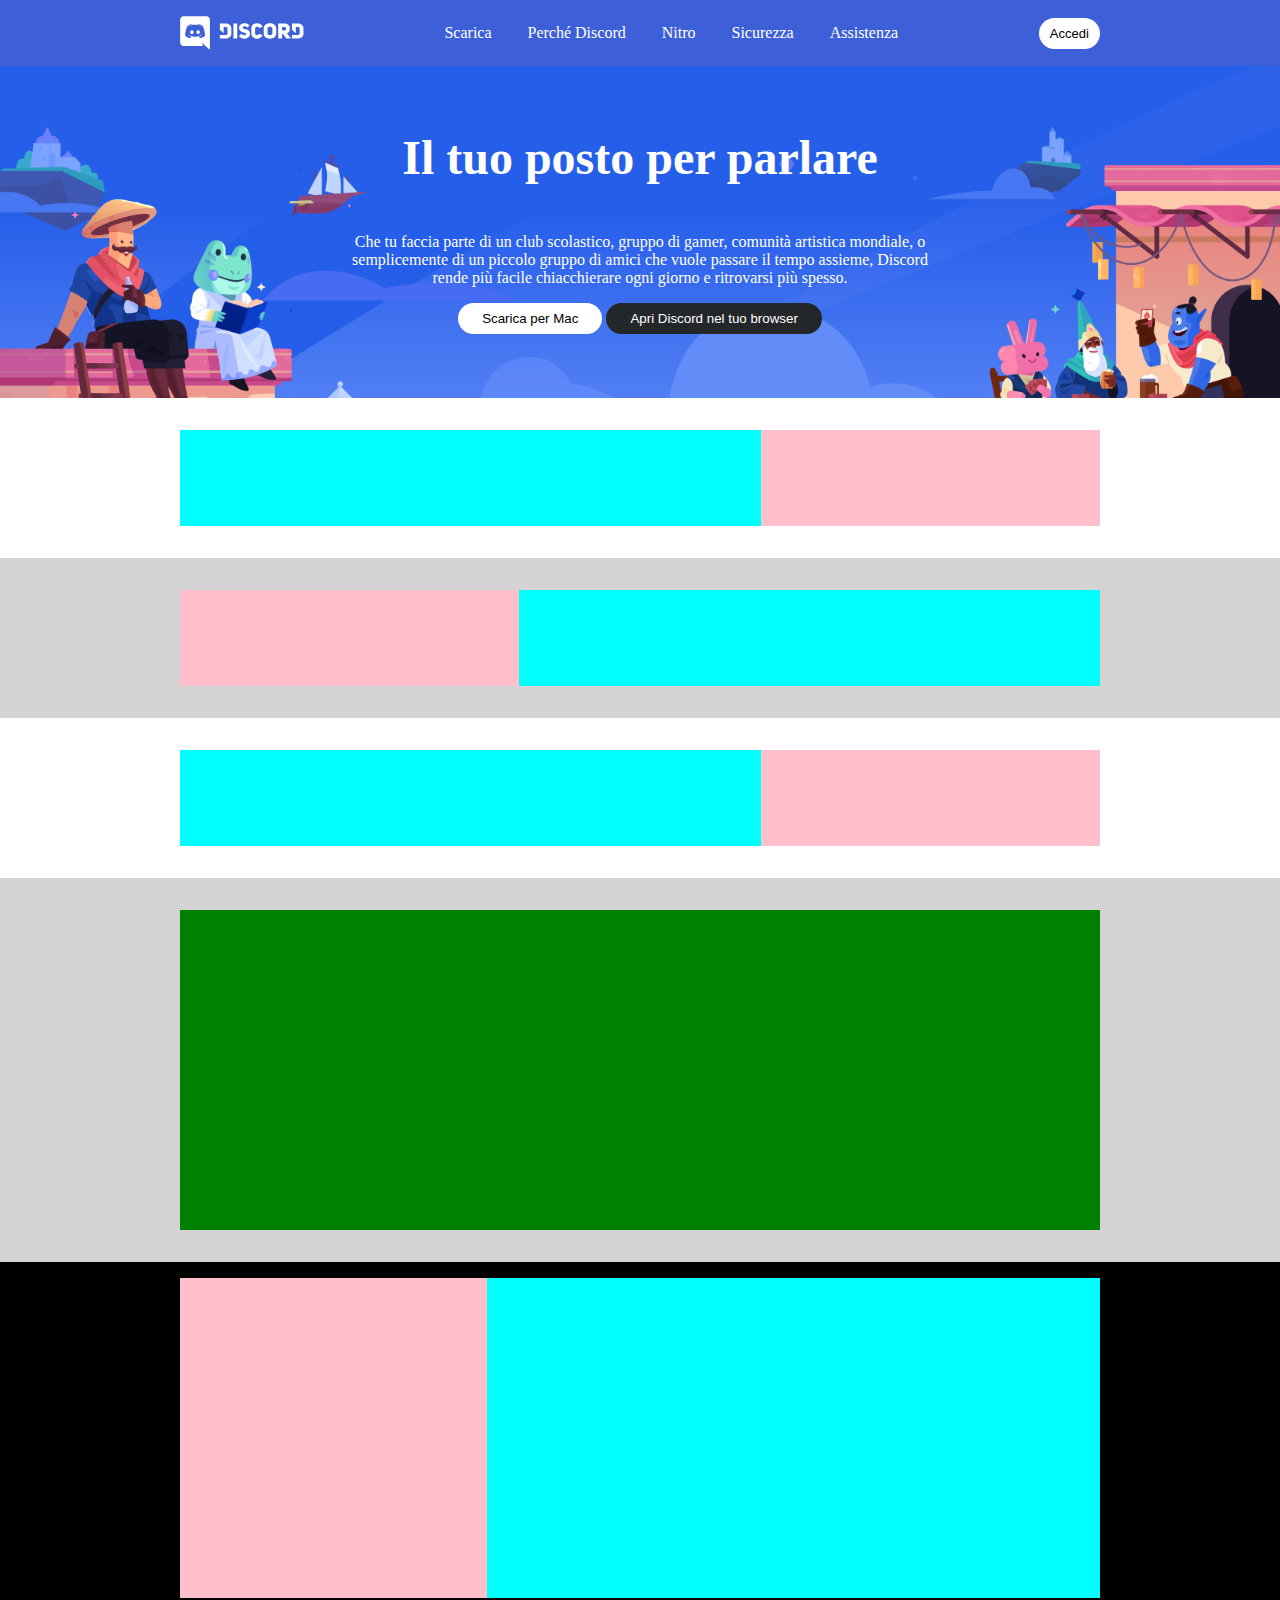
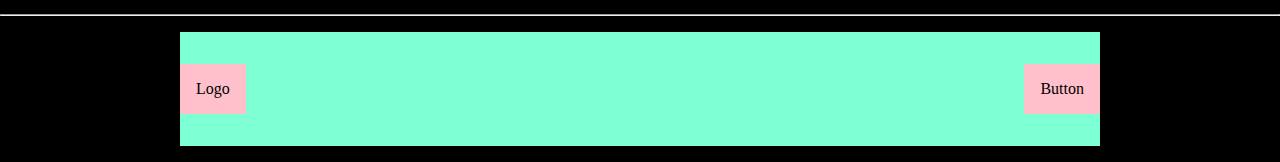
==== index.html @ 749c8ef0 "adds header, title and imgs" ====
<!DOCTYPE html>
<html lang="it">
<head>
    <title>Discord</title>
    <link rel="stylesheet" href="css/style.css">
</head>

<body>
    <header>
        <nav>
            <div class="container">
                <div class="menu">
                    <img src="imgs/logo.svg" alt="">
                    <div>
                        <a href="">Scarica</a>
                        <a href="">Perché Discord</a>
                        <a href="">Nitro</a>
                        <a href="">Sicurezza</a>
                        <a href="">Assistenza</a>
                    </div>
                    <button class="btn btn-white btn-small">Accedi</button>
                </div>
            </div>
        </nav>
    </header>

    <main>
        <section class="bg-title">
            <div class="container">
                <div class="title">
                    <h1>Il tuo posto per parlare</h1>
                    <p>Che tu faccia parte di un club scolastico, gruppo di gamer, comunità artistica mondiale, o semplicemente di un piccolo gruppo di amici che vuole passare il tempo assieme, Discord rende più facile chiacchierare ogni giorno e ritrovarsi più spesso.</p>
                    <button class="btn btn-white">Scarica per Mac</button>
                    <button class="btn btn-black">Apri Discord nel tuo browser</button>
                </div>
            </div>
        </section>

        <section>
            <div class="container">
                <div class="row">
                    <div class="col"></div>
                    <div class="col-2"></div>
                </div>
            </div>
        </section>

        <section class="gray">
            <div class="container">
                <div class="row">
                    <div class="col-2"></div>
                    <div class="col"></div>
                </div>
            </div>
        </section>

        <section>
            <div class="container">
                <div class="row">
                    <div class="col"></div>
                    <div class="col-2"></div>
                </div>
            </div>
        </section>

        <section class="gray">
            <div class="container">
                <div class="row green"></div>
            </div>
        </section>

    </main>

    <footer>
        <section>
            <div class="container">
                <div class="row">
                    <div class="col-2"></div>
                    <div class="col"></div>
                    <div class="col"></div>
                    <div class="col"></div>
                    <div class="col"></div>
                </div>
            </div>
        </section>
        <hr>
        <div class="container">
            <div class="menu">
            
                <div class="logo">Logo</div>
                <div class="button">Button</div>
            </div>
        </div>

    </footer>

</body>
</html>
---- css/style.css ----
:root{
    --color-white: white;
}

*{
    margin: 0;
    padding: 0;
    box-sizing: border-box;
}

.container{
    width: 920px;
    margin: auto;
    
}

footer{
    background-color: black;
}

header{
    background-color: rgb(61,96,216);
    padding: 1rem;
}

a{
    color: var(--color-white);
    text-decoration: none;
    padding: 1rem;
}

section{
    padding: 2rem 0;
}

footer .container .menu >div{
    background-color: pink;
    padding: 1rem;
}

footer section .row .col-2{
    flex-grow: 2;
    padding: 10rem 0;
}

footer section .row .col{
    flex-grow: 1;
    padding: 10rem 0;
}

footer .container .menu{
    background-color: aquamarine;
    padding: 2rem 0;
}

footer .container{
    padding: 1rem 0;
}

footer section{
    padding: 0;
}


main .blue .container{
    padding: 0 5rem;
}

h1{
    padding-bottom: 3rem;
    font-size: 3rem;
}

.green{
    background-color: green;
    padding: 10rem;
}

.menu{
    display: flex;
    justify-content: space-between;
    align-items: center;
}

p{
    padding-bottom: 1rem;
}

.btn{
    padding: .5rem 1.5rem;
    border: none;
    border-radius: 20px;
}

.btn-small{
    font-size: small;
    padding: .5rem .7rem;
}

.btn-white{
    background-color: white;
    color: black;
}

.btn-black{
    background-color: rgb(36,39,42);
    color: var(--color-white);
}

.bg-title{
    background-image: url(../imgs/jumbo.png);
    background-size: cover;
}

.title{
    color: var(--color-white);
    text-align: center;
    padding: 2rem 10rem;
}


.row{
    display: flex;
}

.col{
    padding: 3rem;
    background-color: aqua;
    flex-grow: 2;
}

.col-2{
    padding: 3rem;
    background-color: pink;
    flex-grow: 1;
}

.gray{
    background-color: lightgray;
}

.nav-footer{
    display: flex;
    color: var(--color-white);
}
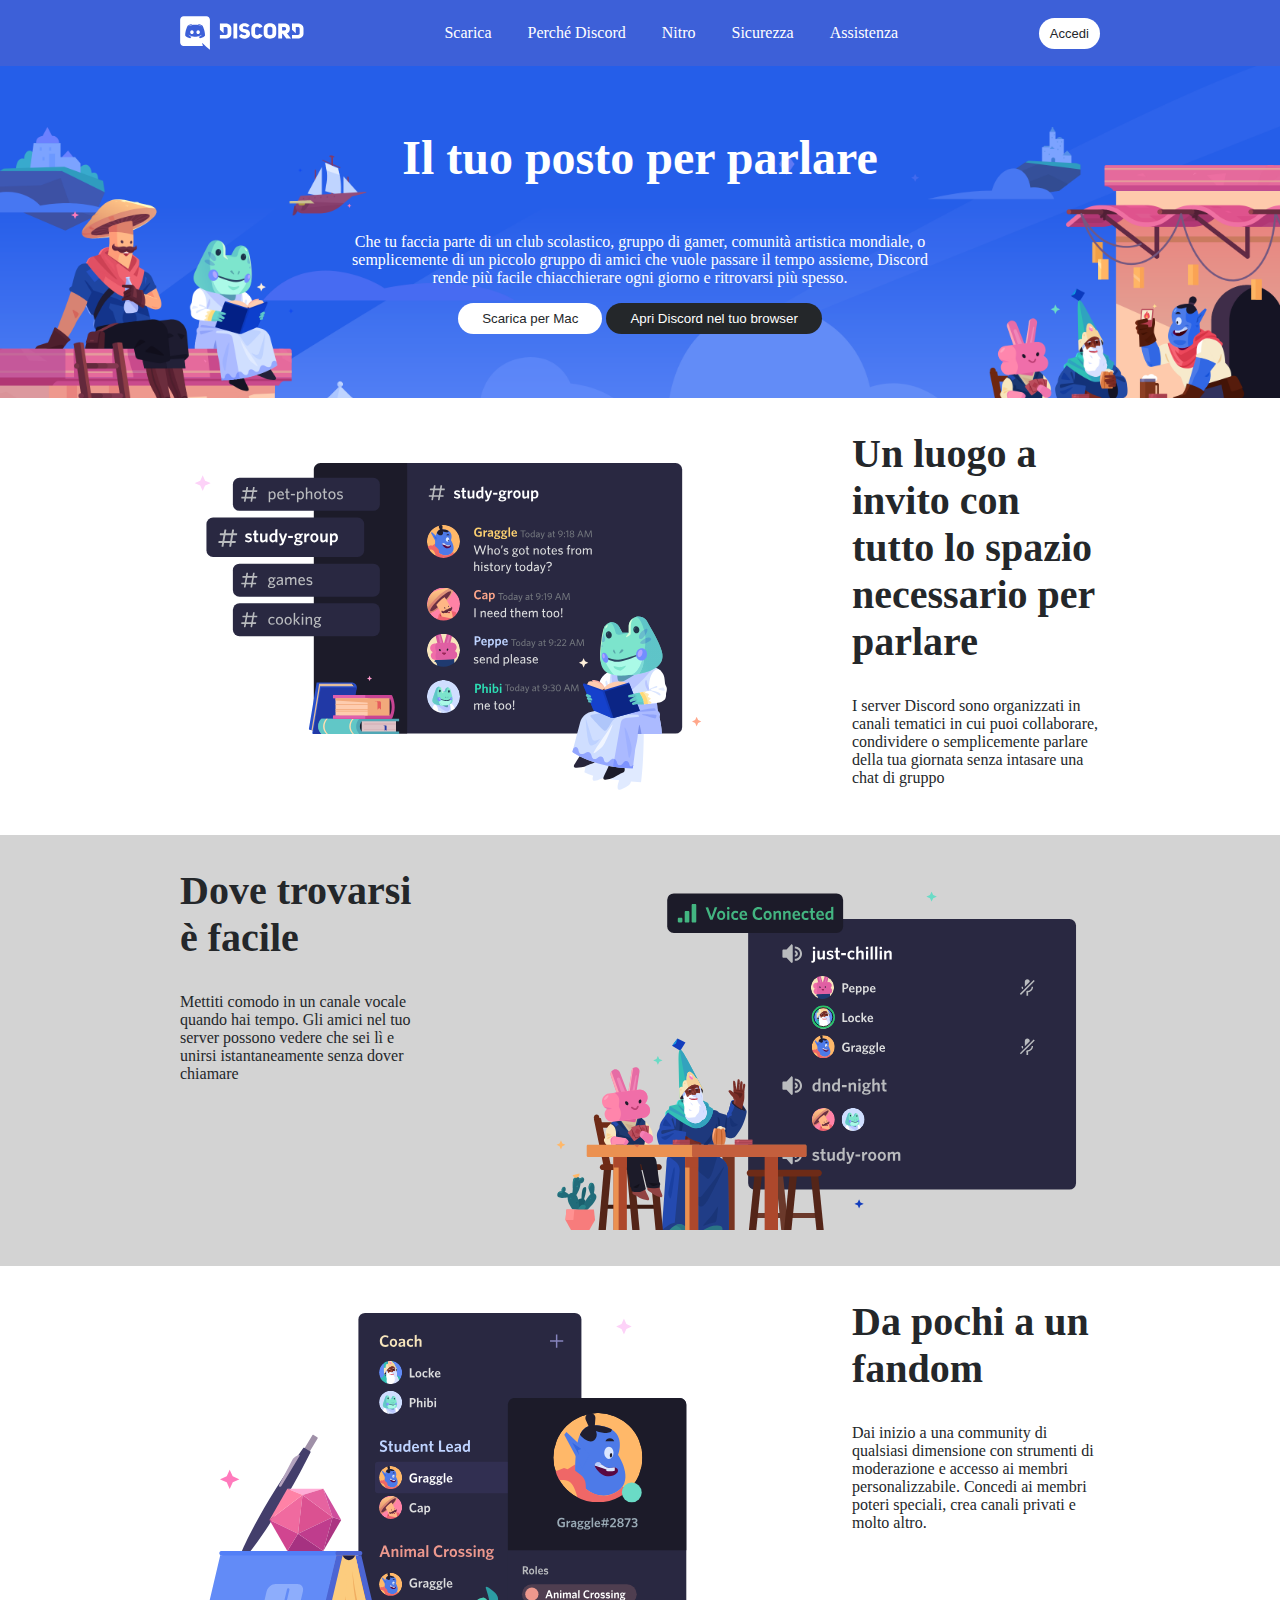
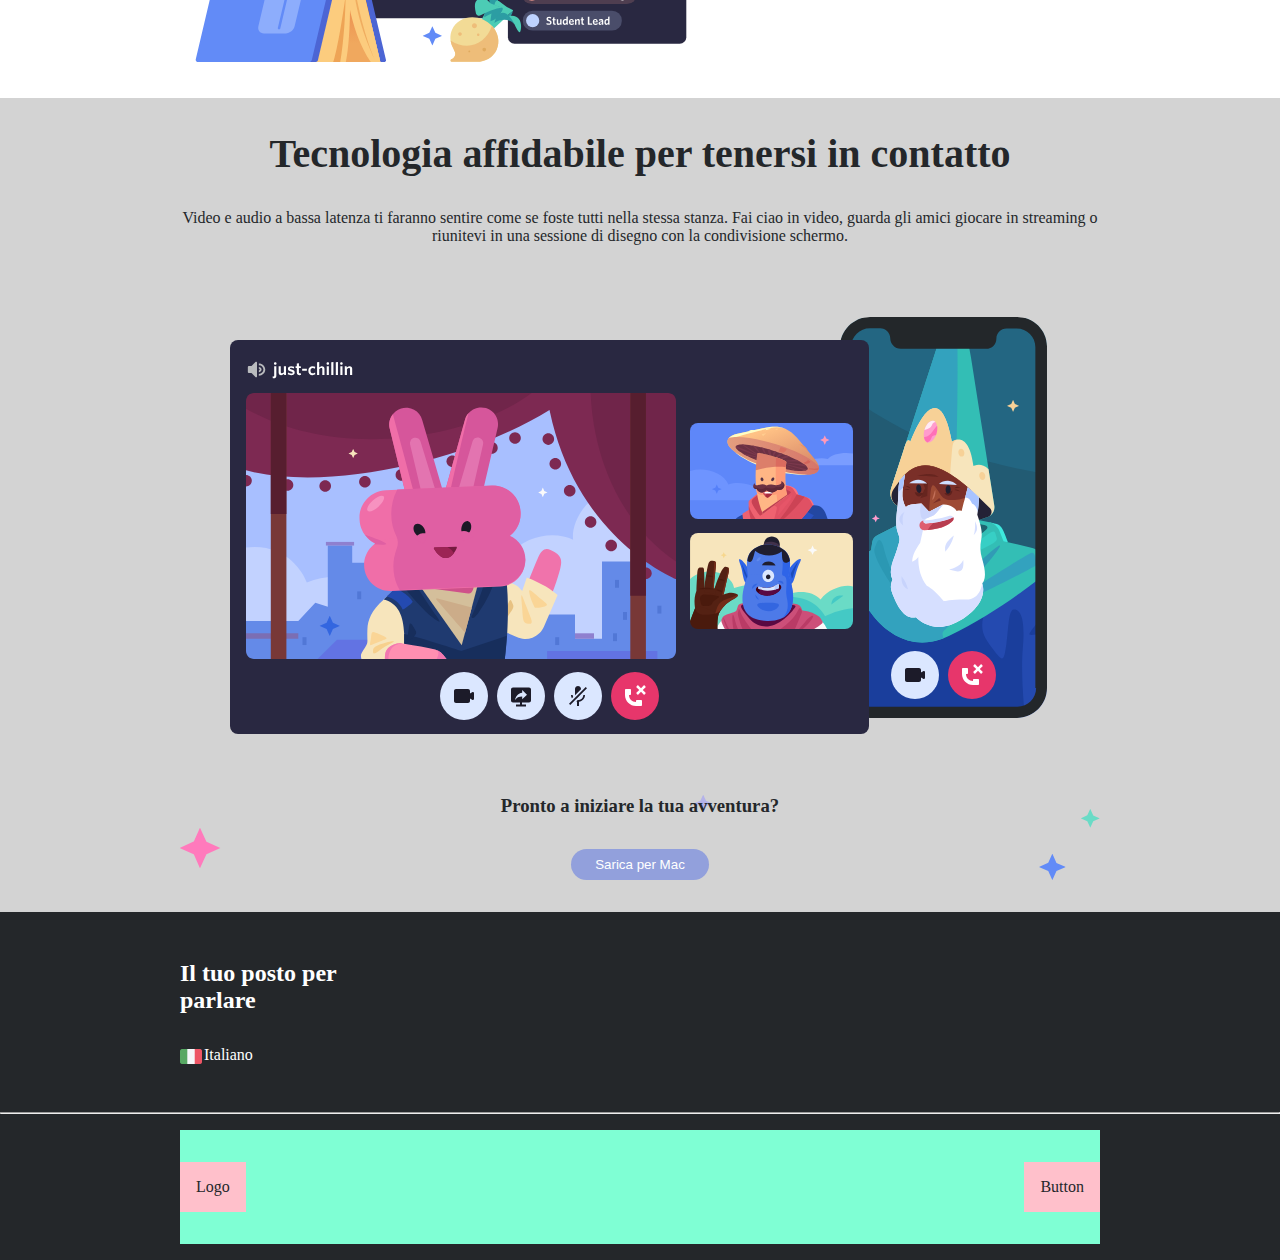
==== commit a78e9e06: "Adds sections, start footer" ====
--- a/index.html
+++ b/index.html
@@ -39,17 +39,28 @@
         <section>
             <div class="container">
                 <div class="row">
-                    <div class="col"></div>
-                    <div class="col-2"></div>
+                    <div class="col">
+                        <img src="imgs/item1.svg" alt="">
+                    </div>
+                    <div class="col-2">
+                        <h2>Un luogo a invito con tutto lo spazio necessario per parlare</h2>
+                        <p>I server Discord sono organizzati in canali tematici in cui puoi collaborare, condividere o semplicemente parlare della tua giornata senza intasare una chat di gruppo</p>
+                    </div>
                 </div>
             </div>
         </section>
 
-        <section class="gray">
+        <section class="bg-gray">
             <div class="container">
                 <div class="row">
-                    <div class="col-2"></div>
-                    <div class="col"></div>
+                    <div class="col-2">
+                        <h2>Dove trovarsi è facile</h2>
+                        <p>Mettiti comodo in un canale vocale quando hai tempo. Gli amici nel tuo server possono vedere che sei lì e unirsi istantaneamente senza dover chiamare</p>
+                    </div>
+                    <div class="col">
+                        <img src="imgs/item2.svg" alt="">
+                    </div>
+                    
                 </div>
             </div>
         </section>
@@ -57,15 +68,26 @@
         <section>
             <div class="container">
                 <div class="row">
-                    <div class="col"></div>
-                    <div class="col-2"></div>
+                    <div class="col"><img src="imgs/item3.svg" alt=""></div>
+                    <div class="col-2">
+                        <h2>Da pochi a un fandom</h2>
+                        <p>Dai inizio a una community di qualsiasi dimensione con strumenti di moderazione e accesso ai membri personalizzabile. Concedi ai membri poteri speciali, crea canali privati e molto altro.</p>
+                    </div>
                 </div>
             </div>
         </section>
 
-        <section class="gray">
+        <section class="bg-gray">
             <div class="container">
-                <div class="row green"></div>
+                <div class="end-main">
+                    <h2>Tecnologia affidabile per tenersi in contatto</h2>
+                    <p>Video e audio a bassa latenza ti faranno sentire come se foste tutti nella stessa stanza. Fai ciao in video, guarda gli amici giocare in streaming o riunitevi in una sessione di disegno con la condivisione schermo.</p>
+                    <img src="imgs/item4-big.svg" alt="">
+                    <div class="stars">
+                        <h3>Pronto a iniziare la tua avventura?</h3>
+                        <button class="btn btn-violet">Sarica per Mac</button>
+                    </div>
+                </div>
             </div>
         </section>
 
@@ -75,7 +97,14 @@
         <section>
             <div class="container">
                 <div class="row">
-                    <div class="col-2"></div>
+                    <div class="col-2">
+                        <h4>Il tuo posto per parlare</h4>
+                        <img src="imgs/ita.png" alt=""><span>Italiano</span>
+                        <div class="icons">
+                            
+                        </div>
+                        
+                    </div>
                     <div class="col"></div>
                     <div class="col"></div>
                     <div class="col"></div>
--- a/css/style.css
+++ b/css/style.css
@@ -1,5 +1,8 @@
 :root{
     --color-white: white;
+    --color-lightgray: lightgray;
+    --color-special-black: rgb(36,39,42);
+    --color-violet: rgb(146,160,220);	
 }
 
 *{
@@ -8,6 +11,9 @@
     box-sizing: border-box;
 }
 
+body{
+    color: var(--color-special-black);
+}
 .container{
     width: 920px;
     margin: auto;
@@ -15,7 +21,7 @@
 }
 
 footer{
-    background-color: black;
+    background-color: var(--color-special-black);
 }
 
 header{
@@ -33,19 +39,25 @@
     padding: 2rem 0;
 }
 
+main section .container .row .col:nth-child(odd){
+    padding-right: 7rem;
+}
+
+main section .container .row .col:nth-child(even){
+    padding-left: 7rem;
+}
+
 footer .container .menu >div{
     background-color: pink;
     padding: 1rem;
 }
 
 footer section .row .col-2{
-    flex-grow: 2;
-    padding: 10rem 0;
+    flex-basis: 0;
 }
 
 footer section .row .col{
     flex-grow: 1;
-    padding: 10rem 0;
 }
 
 footer .container .menu{
@@ -56,11 +68,9 @@
 footer .container{
     padding: 1rem 0;
 }
-
-footer section{
-    padding: 0;
+footer section .row >div:first-child{
+    color: var(--color-white);
 }
-
 
 main .blue .container{
     padding: 0 5rem;
@@ -71,9 +81,16 @@
     font-size: 3rem;
 }
 
-.green{
-    background-color: green;
-    padding: 10rem;
+h2, h3, h4{
+    padding-bottom: 2rem;
+}
+
+h2{
+    font-size: 2.5rem;
+}
+
+h4{
+    font-size: 1.5rem;
 }
 
 .menu{
@@ -84,6 +101,16 @@
 
 p{
     padding-bottom: 1rem;
+}
+
+main section .container .row .col >img{
+    width: 35rem;
+}
+
+footer section .container .row .col-2 img{
+    width: 1.5rem;
+    vertical-align: middle;
+    padding-right: .1rem;
 }
 
 .btn{
@@ -98,12 +125,17 @@
 }
 
 .btn-white{
-    background-color: white;
-    color: black;
+    background-color: var(--color-white);
+    color: var(--color-special-black);
 }
 
 .btn-black{
-    background-color: rgb(36,39,42);
+    background-color: var(--color-special-black);
+    color: var(--color-white);
+}
+
+.btn-violet{
+    background-color: var(--color-violet);
     color: var(--color-white);
 }
 
@@ -118,28 +150,32 @@
     padding: 2rem 10rem;
 }
 
+.end-main{
+    text-align: center;
+}
 
 .row{
     display: flex;
 }
 
 .col{
-    padding: 3rem;
-    background-color: aqua;
     flex-grow: 2;
 }
 
 .col-2{
-    padding: 3rem;
-    background-color: pink;
     flex-grow: 1;
 }
 
-.gray{
-    background-color: lightgray;
+.bg-gray{
+    background-color: var(--color-lightgray);
 }
 
 .nav-footer{
     display: flex;
     color: var(--color-white);
 }
+
+.stars{
+    background-image: url(../imgs/stars.svg);
+    background-size: contain;
+}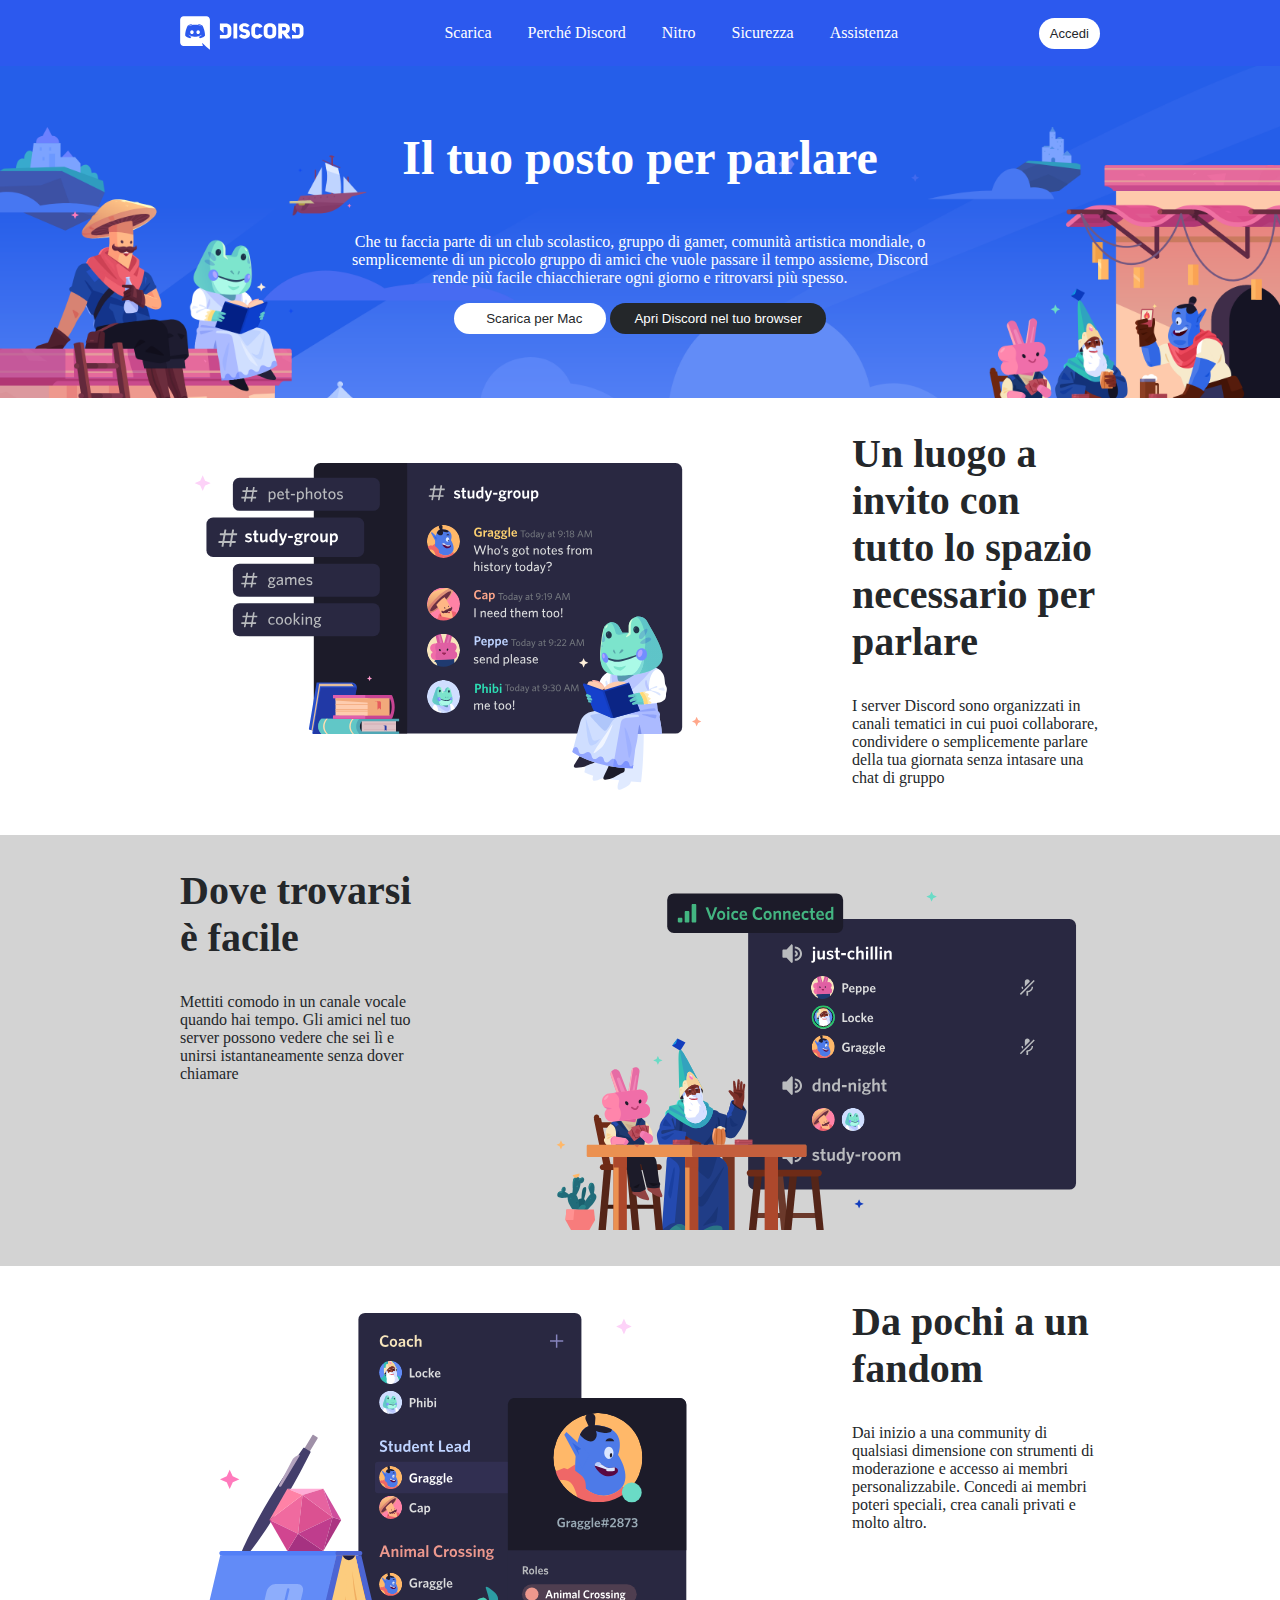
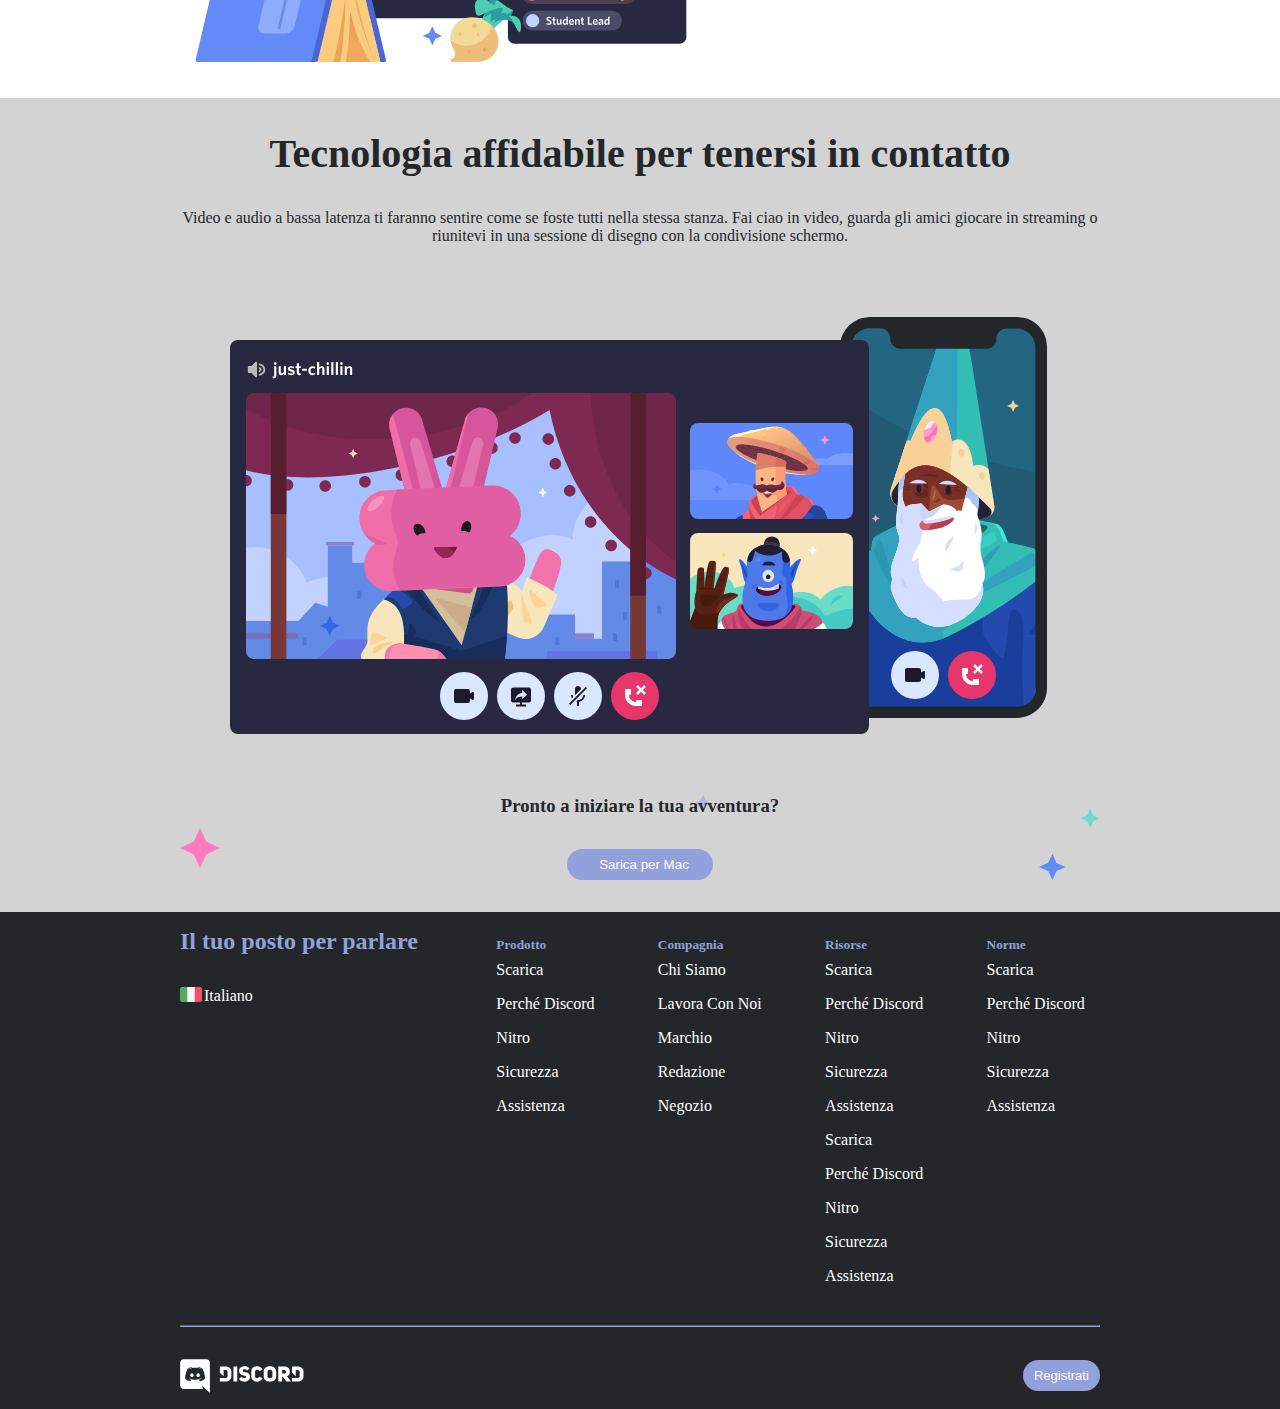
==== commit 6fe9e67c: "adds icons and links" ====
--- a/index.html
+++ b/index.html
@@ -3,6 +3,9 @@
 <head>
     <title>Discord</title>
     <link rel="stylesheet" href="css/style.css">
+     <link rel="stylesheet" href="https://cdnjs.cloudflare.com/ajax/libs/font-awesome/6.2.0/css/all.min.css"
+    integrity="sha512-xh6O/CkQoPOWDdYTDqeRdPCVd1SpvCA9XXcUnZS2FmJNp1coAFzvtCN9BmamE+4aHK8yyUHUSCcJHgXloTyT2A=="
+    crossorigin="anonymous" referrerpolicy="no-referrer" />
 </head>
 
 <body>
@@ -30,7 +33,7 @@
                 <div class="title">
                     <h1>Il tuo posto per parlare</h1>
                     <p>Che tu faccia parte di un club scolastico, gruppo di gamer, comunità artistica mondiale, o semplicemente di un piccolo gruppo di amici che vuole passare il tempo assieme, Discord rende più facile chiacchierare ogni giorno e ritrovarsi più spesso.</p>
-                    <button class="btn btn-white">Scarica per Mac</button>
+                    <button class="btn btn-white"><i class="fa-solid fa-arrow-down"style="padding-right: .5rem;"></i><span>Scarica per Mac</span></button>
                     <button class="btn btn-black">Apri Discord nel tuo browser</button>
                 </div>
             </div>
@@ -85,7 +88,7 @@
                     <img src="imgs/item4-big.svg" alt="">
                     <div class="stars">
                         <h3>Pronto a iniziare la tua avventura?</h3>
-                        <button class="btn btn-violet">Sarica per Mac</button>
+                        <button class="btn btn-violet"><i class="fa-solid fa-arrow-down"style="padding-right: .5rem;"></i>Sarica per Mac</button>
                     </div>
                 </div>
             </div>
@@ -94,30 +97,65 @@
     </main>
 
     <footer>
-        <section>
             <div class="container">
                 <div class="row">
+                    <div class="col">
+                        <h4>Il tuo posto per parlare</h4>
+                        <img src="imgs/ita.png" alt=""><span>Italiano</span><i class="fa-solid fa-chevron-down" style="font-size: .7rem;padding-left: .2rem;"></i>
+                        <div class="icons">
+                            <a href="https://twitter.com/"><i class="fa-brands fa-twitter"></i></a>
+                            <a href="https://www.instagram.com/"><i class="fa-brands fa-instagram"></i></a>
+                            <a href="https://www.facebook.com/"><i class="fa-brands fa-facebook"></i></a>
+                            <a href="https://www.youtube.com/"><i class="fa-brands fa-youtube"></i></a>
+                        </div>
+                    </div>
                     <div class="col-2">
-                        <h4>Il tuo posto per parlare</h4>
-                        <img src="imgs/ita.png" alt=""><span>Italiano</span>
-                        <div class="icons">
-                            
-                        </div>
-                        
+                        <h5>Prodotto</h5>
+                        <a href="">Scarica</a>
+                        <a href="">Perché Discord</a>
+                        <a href="">Nitro</a>
+                        <a href="">Sicurezza</a>
+                        <a href="">Assistenza</a>
                     </div>
-                    <div class="col"></div>
-                    <div class="col"></div>
-                    <div class="col"></div>
-                    <div class="col"></div>
+                    <div class="col-2">
+                        <h5>Compagnia</h5>
+                        <a href="">Chi Siamo</a>
+                        <a href="">Lavora Con Noi</a>
+                        <a href="">Marchio</a>
+                        <a href="">Redazione</a>
+                        <a href="">Negozio</a>
+                    </div>
+                    <div class="col-2">
+                        <h5>Risorse</h5>
+                        <a href="">Scarica</a>
+                        <a href="">Perché Discord</a>
+                        <a href="">Nitro</a>
+                        <a href="">Sicurezza</a>
+                        <a href="">Assistenza</a>
+                        <a href="">Scarica</a>
+                        <a href="">Perché Discord</a>
+                        <a href="">Nitro</a>
+                        <a href="">Sicurezza</a>
+                        <a href="">Assistenza</a>
+                    </div>
+                    <div class="col-2">
+                        <h5>Norme</h5>
+                        <a href="">Scarica</a>
+                        <a href="">Perché Discord</a>
+                        <a href="">Nitro</a>
+                        <a href="">Sicurezza</a>
+                        <a href="">Assistenza</a>
+                    </div>
+                    
                 </div>
+                <hr>
             </div>
-        </section>
-        <hr>
         <div class="container">
+            
             <div class="menu">
             
-                <div class="logo">Logo</div>
-                <div class="button">Button</div>
+                <img src="imgs/logo.svg" alt="">
+                <button class="btn btn-violet btn-small">Registrati</button>
             </div>
         </div>
 
--- a/css/style.css
+++ b/css/style.css
@@ -3,6 +3,7 @@
     --color-lightgray: lightgray;
     --color-special-black: rgb(36,39,42);
     --color-violet: rgb(146,160,220);	
+    --color-blue:rgb(44, 89, 238);	
 }
 
 *{
@@ -25,7 +26,7 @@
 }
 
 header{
-    background-color: rgb(61,96,216);
+    background-color: var(--color-blue);
     padding: 1rem;
 }
 
@@ -47,38 +48,18 @@
     padding-left: 7rem;
 }
 
-footer .container .menu >div{
-    background-color: pink;
-    padding: 1rem;
-}
-
-footer section .row .col-2{
-    flex-basis: 0;
-}
-
-footer section .row .col{
-    flex-grow: 1;
-}
-
-footer .container .menu{
-    background-color: aquamarine;
-    padding: 2rem 0;
-}
-
 footer .container{
     padding: 1rem 0;
-}
-footer section .row >div:first-child{
     color: var(--color-white);
-}
-
-main .blue .container{
-    padding: 0 5rem;
 }
 
 h1{
     padding-bottom: 3rem;
     font-size: 3rem;
+}
+
+h5, h4{
+    color: var(--color-violet);
 }
 
 h2, h3, h4{
@@ -91,6 +72,10 @@
 
 h4{
     font-size: 1.5rem;
+}
+
+hr{
+    border-color: var(--color-violet);
 }
 
 .menu{
@@ -107,10 +92,22 @@
     width: 35rem;
 }
 
-footer section .container .row .col-2 img{
+footer  .container .row .col img{
     width: 1.5rem;
-    vertical-align: middle;
+    vertical-align: top;
     padding-right: .1rem;
+    padding-bottom: 1rem;
+}
+
+footer  .container .row{
+    gap: 1rem 3rem;
+    align-items: baseline;
+    padding-bottom: 2rem;
+}
+
+footer  .container .row .col-2>a{
+    display: block;
+    padding: 0.5rem 0;
 }
 
 .btn{
